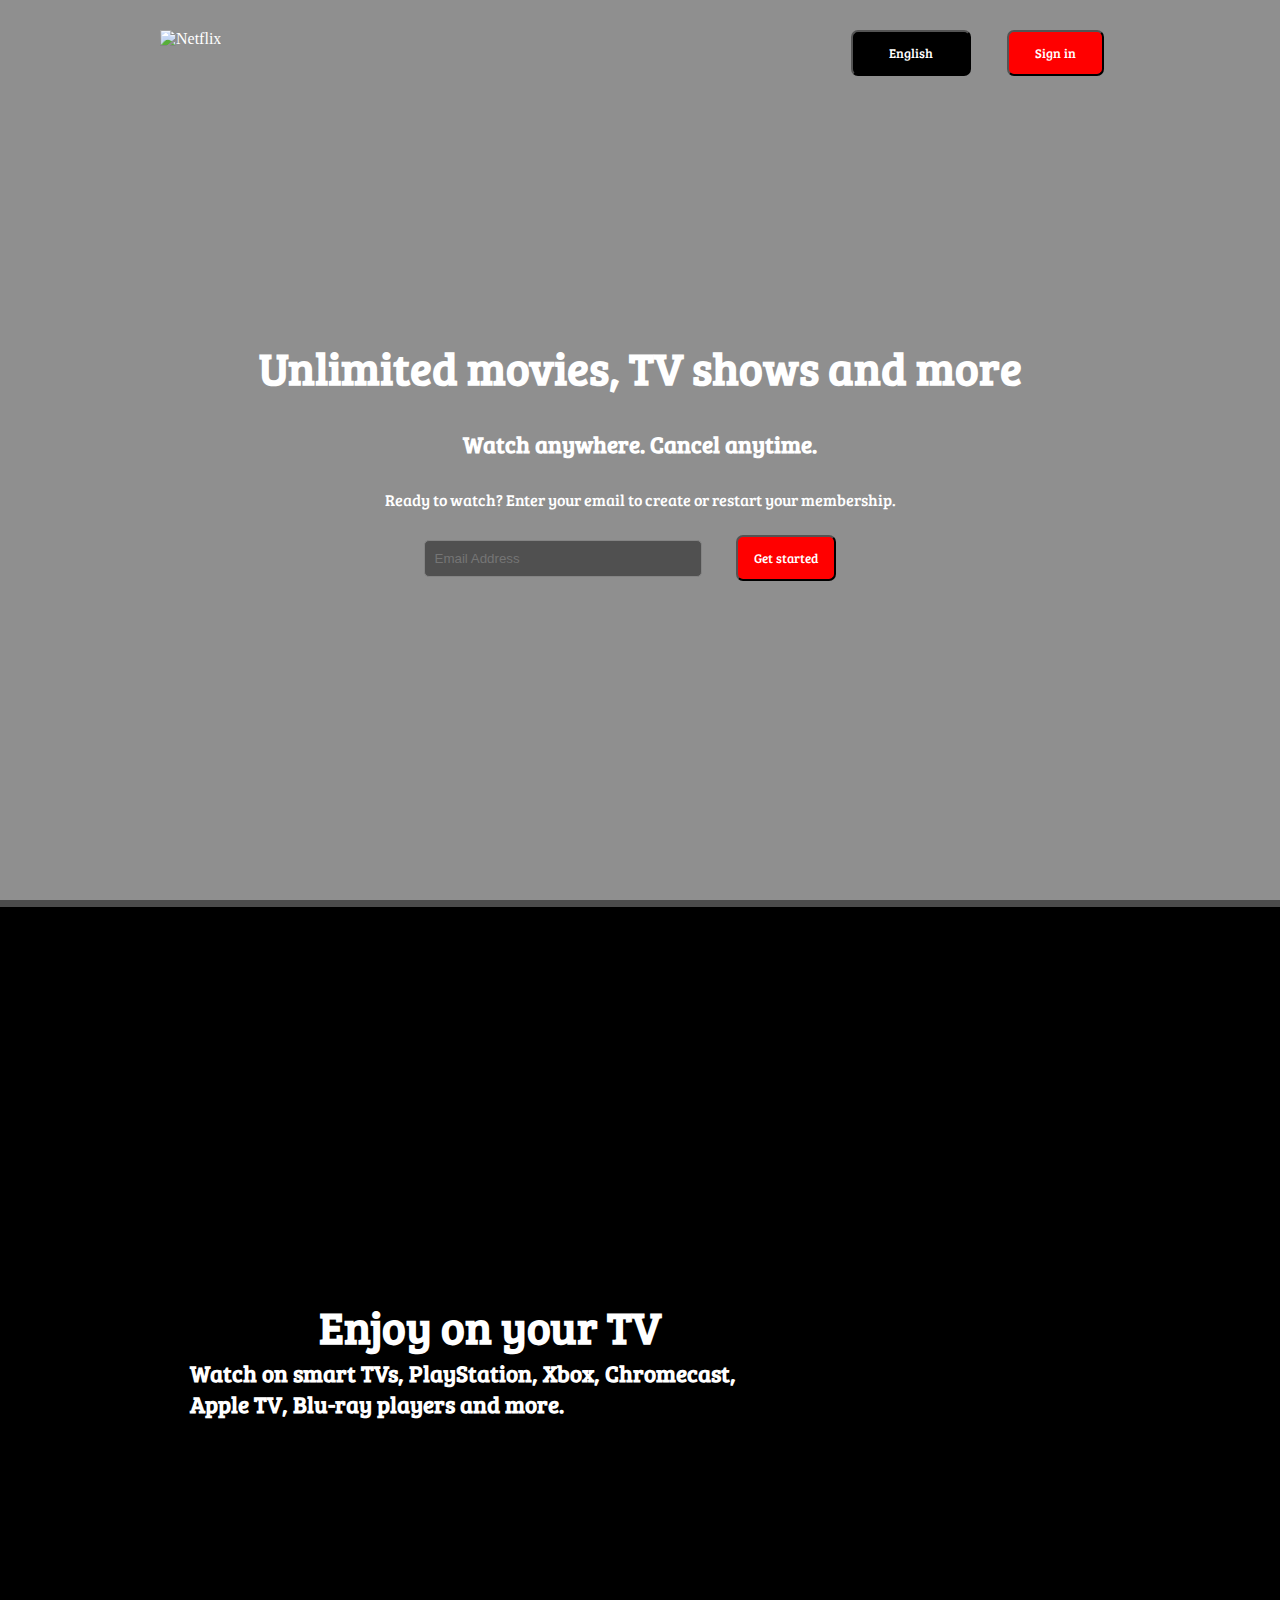
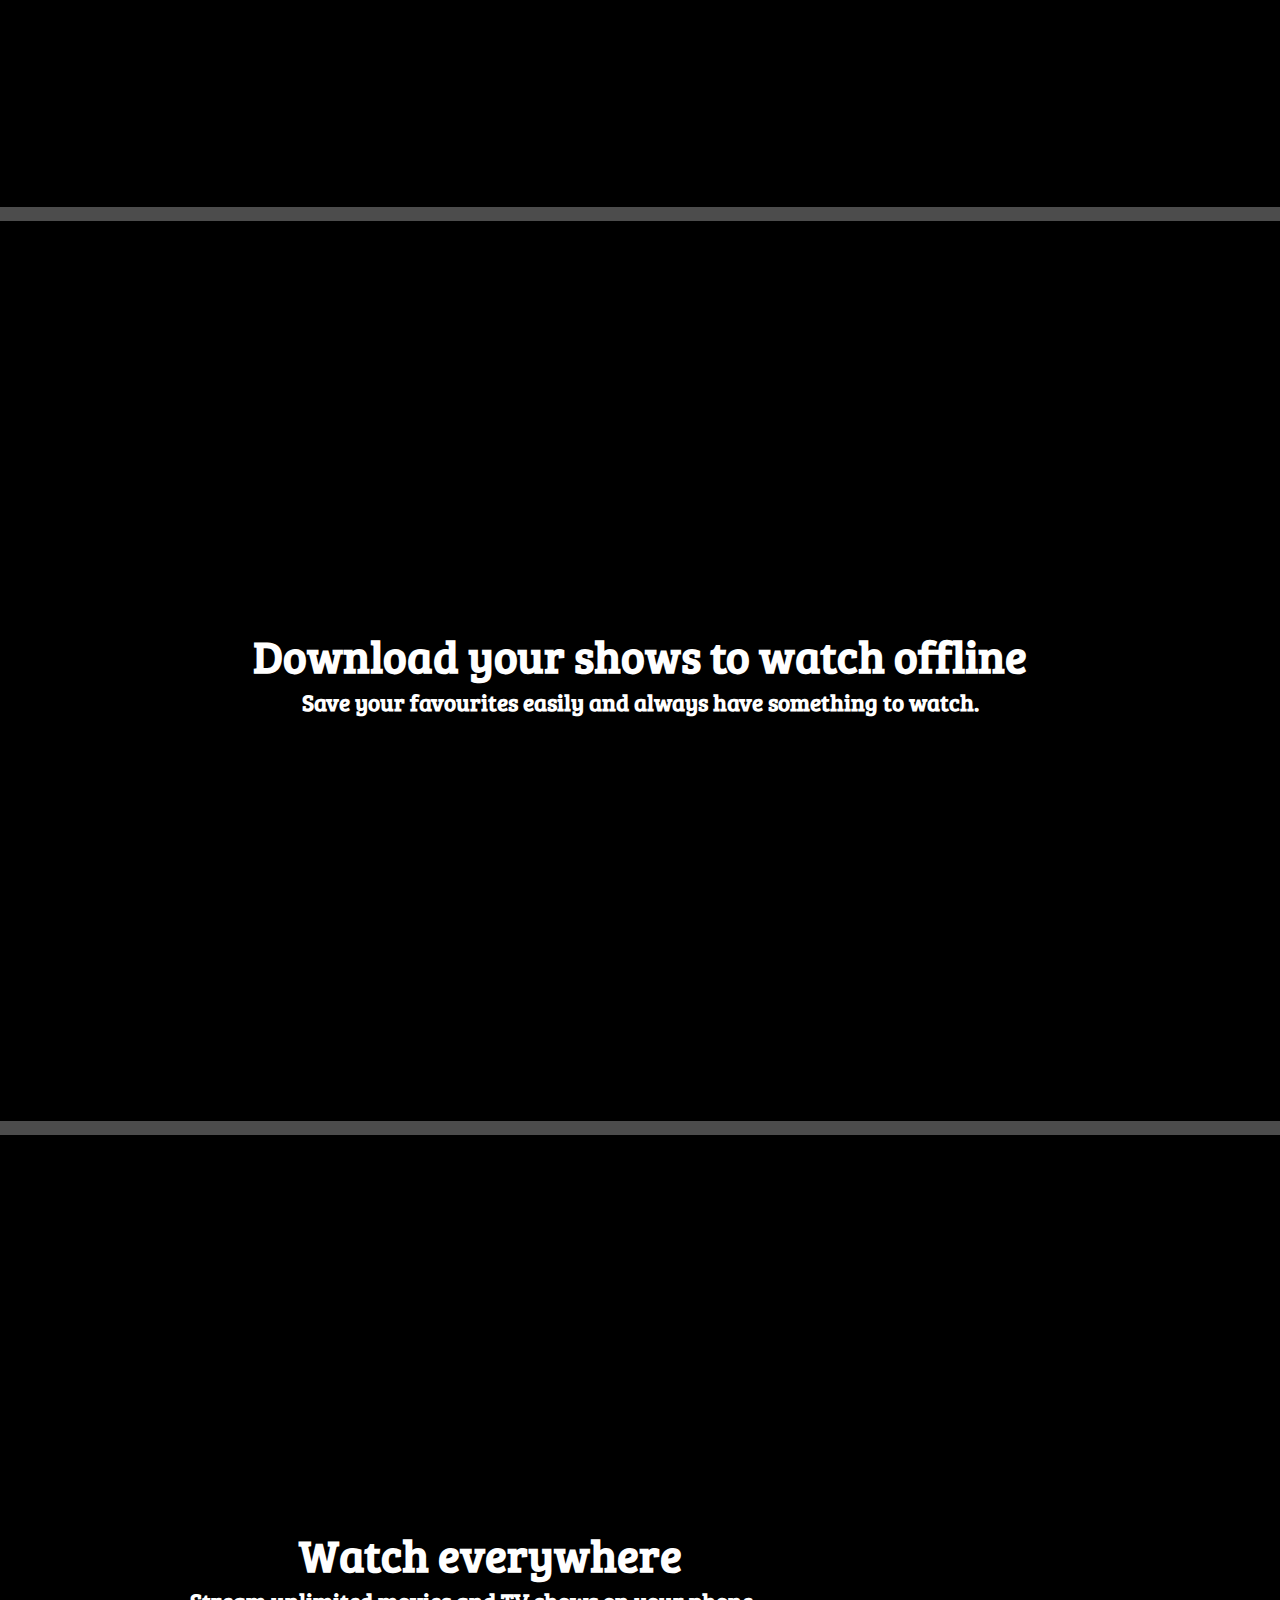
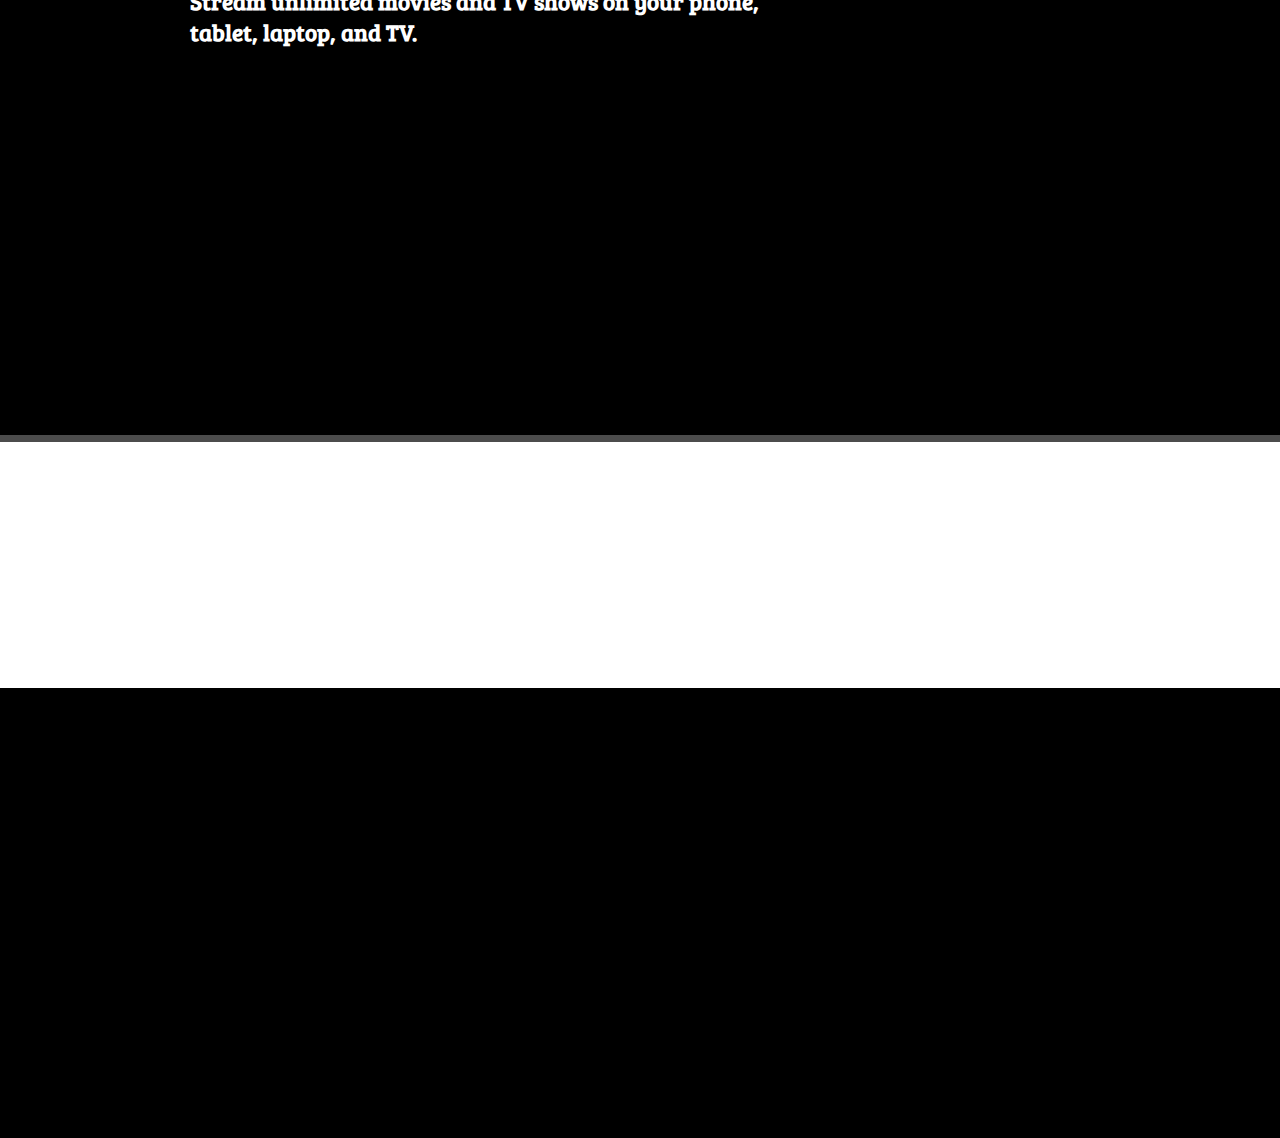
==== Netflix clone/index.html @ 136fb7fc "still working" ====
<!DOCTYPE html>
<html lang="en">

<head>
    <meta charset="UTF-8">
    <meta name="viewport" content="width=device-width, initial-scale=1.0">
    <title>Netflix</title>
    <link rel="stylesheet" href="style.css">
    <link rel="preconnect" href="https://fonts.googleapis.com">
    <link rel="preconnect" href="https://fonts.gstatic.com" crossorigin>
    <link
        href="https://fonts.googleapis.com/css2?family=Balsamiq+Sans:ital,wght@0,400;0,700;1,400;1,700&family=Bree+Serif&display=swap"
        rel="stylesheet">
</head>

<body>
    <div class="main">

        <div class="box">
            <nav>
                <span><img src="assets/images/logo.svg" alt="Netflix"></span>
                <div><button id="english">English</button>
                    <button id="signin">Sign in</button>
                </div>
            </nav>
            <div class="content">
                <h1 class="h-primary center">
                    Unlimited movies, TV shows and more</h1>
                <h3 class="h-secondary center">
                    Watch anywhere. Cancel anytime.</h3>
                <p>Ready to watch? Enter your email to create or restart your membership.</p>
                <div class="contentinput"><input type="email" name="email" id="email" placeholder="Email Address">
                    <button id="getstarted">Get started</button>
                </div>
            </div>
        </div>
    </div>
    <div class="content-2">
        <div class="content-2-text ">
            <h1 class="h-primary center">Enjoy on your TV</h1>
            <h3 class="h-secondary center">
                Watch on smart TVs, PlayStation, Xbox, Chromecast, Apple TV, Blu-ray players and more.</h3>
        </div>
        <div class="content-2-image">
            <img src="assets/images/tv.png" alt="">
            <video src="assets/videos/video-tv-in-0819.m4v"></video>
        </div>
    </div>
    <div class="content-3">
        <div class="content-3-image">
            <img src="assets/images/mobile-0819.jpg" alt="">
            <!-- <video src="assets/videos/video-tv-in-0819.m4v"></video> -->
        </div>
        <div class="content-3-text ">
            <h1 class="h-primary center">Download your shows to watch offline</h1>
            <h3 class="h-secondary center">
                Save your favourites easily and always have something to watch.</h3>
        </div>
    </div>
    <div class="content-4">
        <div class="content-4-text ">
            <h1 class="h-primary center">Watch everywhere</h1>
            <h3 class="h-secondary center">
                Stream unlimited movies and TV shows on your phone, tablet, laptop, and TV.</h3>
        </div>
        <div class="content-4-image">
            <img src="assets/images/device-pile-in.png" alt="">
            <video src="assets/videos/video-devices-in.m4v"></video>
        </div>
    </div>
    <div class="content-5">
        <div class="content-5-text ">
            <h1 class="h-primary center">Create profiles for kids</h1>
            <h3 class="h-secondary center">
                Send children on adventures with their favourite characters in a space made just for them—free with your
                membership.</h3>
        </div>
        <div class="content-5-image">
            <img src="assets/images/tv.png" alt="">
            <video src="assets/videos/video-tv-in-0819.m4v"></video>
        </div>
    </div>
    <div class="content-6">
        
    </div>

</body>

</html>
---- Netflix clone/style.css ----
* {
    margin: 0px;
    padding: 0px;
    color: white;
    .bree-serif-regular {
        font-family: "Bree Serif", serif;
        font-weight: 400;
        font-style: normal;
      }
      

}

.main {
    background-image: url(assets/images/bg1.jpg);

    background-size: cover;

    background-repeat: no-repeat;
    height: 100vh;
    width: 100vw;
    position: relative;

    display: flex;

}

.main .box {

    position: absolute;
    background-color: rgba(0, 0, 0, 0.44);

    height: 100%;
    width: 100%;



}

nav {
    display: flex;
    justify-content: space-between;
    width: 75vw;
    margin: 20px auto;

    margin-top: 30px;
}

nav img,
nav button {
    position: relative;
    z-index: 10;
}

nav img {
    width: 130px;
}

.content {
    position: absolute;
    margin: auto;
    width: 100%;
    height: 80%;
    display: flex;
    flex-direction: column;
    justify-content: center;
    align-items: center;
    font-family: "Bree Serif", serif;
}

.content input {
    background-color: rgba(0, 0, 0, 0.44);
    margin: 5px 5px;
    padding: 10px 10px;
    border-radius: 5px;
    width: 20vw;
    border: 0.5px solid rgb(132, 132, 132);
}


#english {
    margin: 0px 16px;
    padding: 12px 36px;
    border-radius: 7px;
    background-color: black;
    color: white;
    font-family: "Bree Serif", serif;
}

#signin {
    margin: 0px 16px;
    padding: 12px 26px;
    border-radius: 7px;
    background-color: red;
    color: white;
    font-family: "Bree Serif", serif;
}

#getstarted {
    margin: 10px 26px;
    padding: 12px 16px;
    border-radius: 7px;
    background-color: red;
    color: white;
    font-family: "Bree Serif", serif;

}

.h-primary {
    color: white;
    font-size: 45px;
    font-weight: bolder;
    font-family: Georgia, 'Times New Roman', Times, serif;
    font-family: "Bree Serif", serif;
}


.h-secondary {
    color: white;
    font-size: 23px;
    font-family: Georgia, 'Times New Roman', Times, serif;
    font-family: "Bree Serif", serif;
}

.centre {
    text-align: center;
}

.content h1,
.content h3,
.content p {
    margin: 15px;

}

.gerybar {
    width: 100vw;
    height: 20px;
    background-color: rgb(94, 94, 94);
}

.content-2 {
    width: 100vw;
    height: 100vh;
    display: flex;


    justify-content: center;
    background-color: black;
    border-top: 7px solid rgb(76, 76, 76);
    border-bottom: 7px solid rgb(76, 76, 76);
}

.content-2-text {
    text-align: left;
    padding: 190px;
    font-family: "Bree Serif", serif;
    display: flex;
    flex-direction: column;
    justify-content: center;
    align-items: center;
    font-family: "Bree Serif", serif;
}

.content-2-image {
    width: auto;
    display: flex;
    flex-direction: column;
    align-items: center;
    justify-content: center;
}
.content-3 {
    width: 100vw;
    height: 100vh;
    display: flex;


    justify-content: center;
    background-color: black;
    border-top: 7px solid rgb(76, 76, 76);
    border-bottom: 7px solid rgb(76, 76, 76);
}
.content-3-image {
    width: auto;
    display: flex;
    flex-direction: column;
    align-items: center;
    justify-content: center;
}
.content-3-text {
    text-align: left;
    padding: 190px;
    font-family: "Bree Serif", serif;
    display: flex;
    flex-direction: column;
    justify-content: center;
    align-items: center;
}
.content-4 {
    width: 100vw;
    height: 100vh;
    display: flex;

    justify-content: center;
    background-color: black;
    border-top: 7px solid rgb(76, 76, 76);
    border-bottom: 7px solid rgb(76, 76, 76);
}
.content-4-image {
    width: auto;
    display: flex;
    flex-direction: column;
    align-items: center;
    justify-content: center;
}
.content-4-text {
    text-align: left;
    padding: 190px;
    font-family: "Bree Serif", serif;
    display: flex;
    flex-direction: column;
    justify-content: center;
    align-items: center;
}
.content-6{
    display: flex;
    width:100vw;
    height:50vh;
    background-color: black;
}
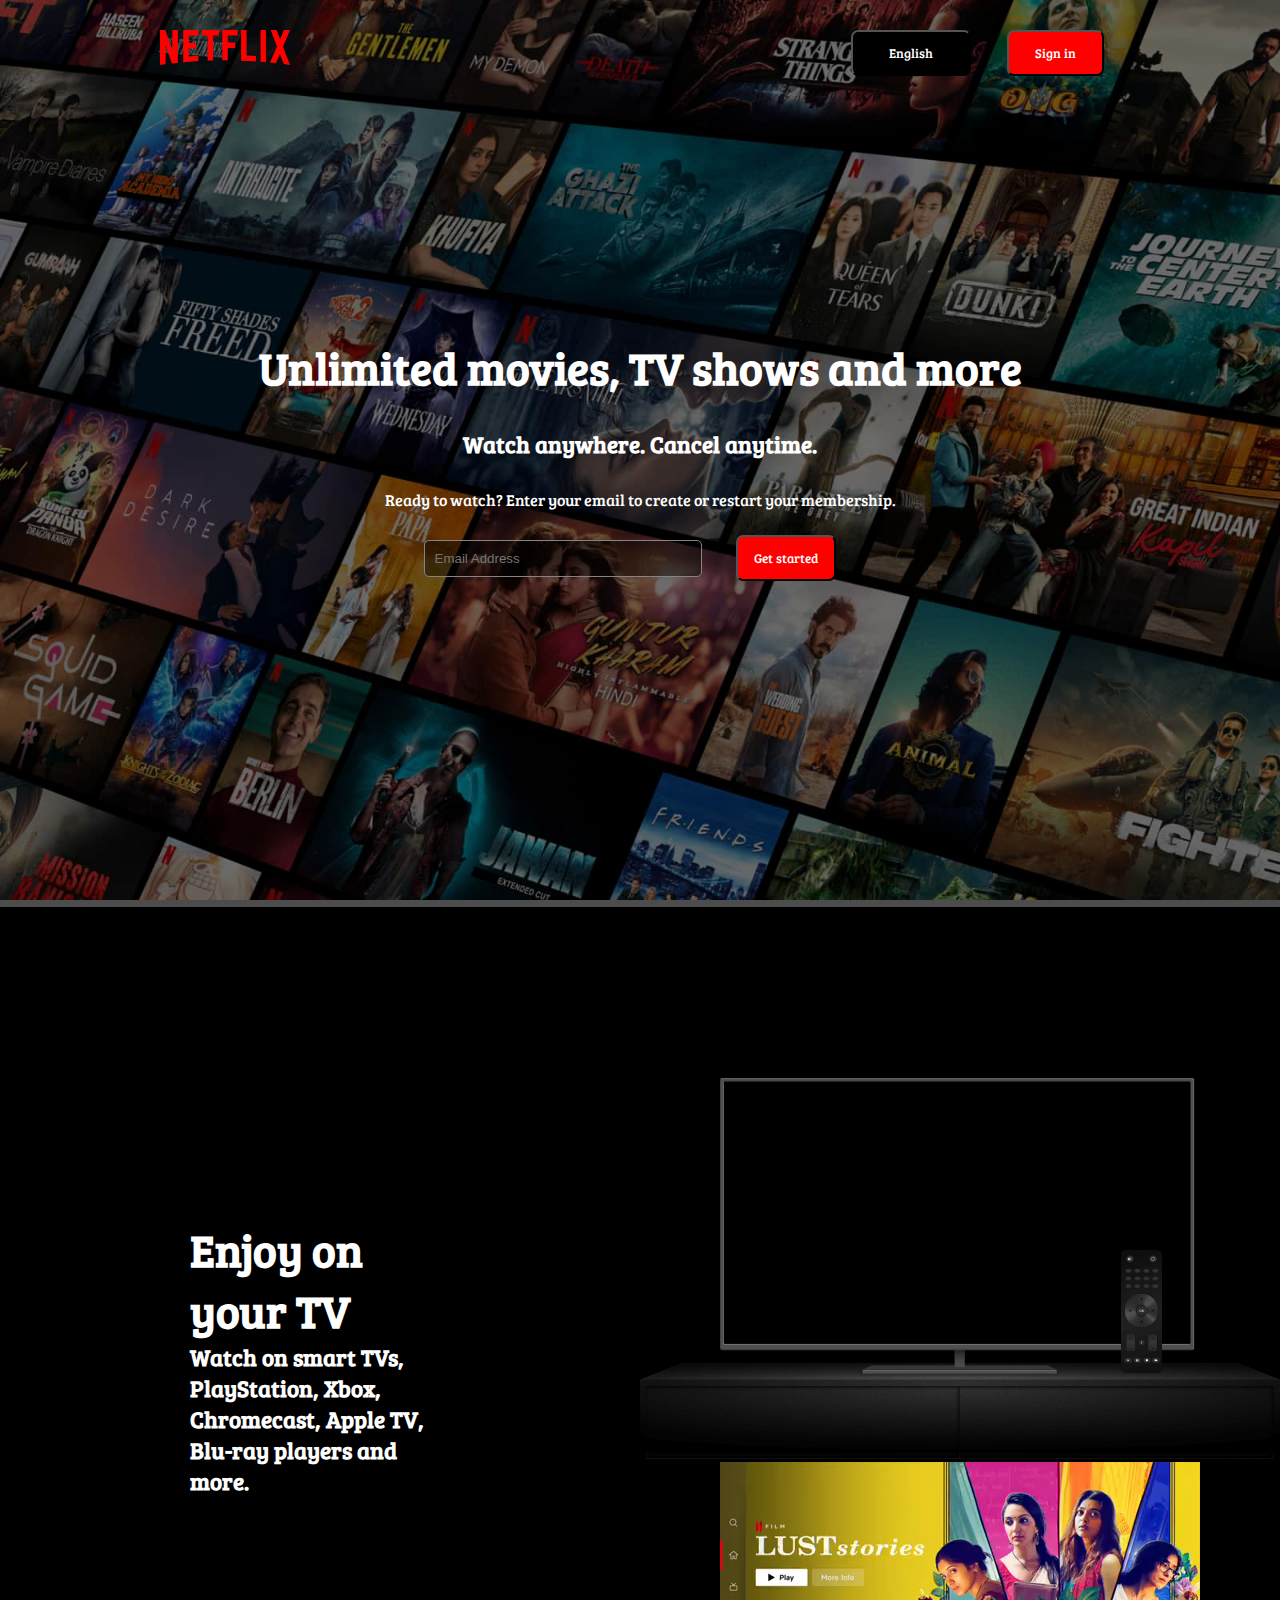
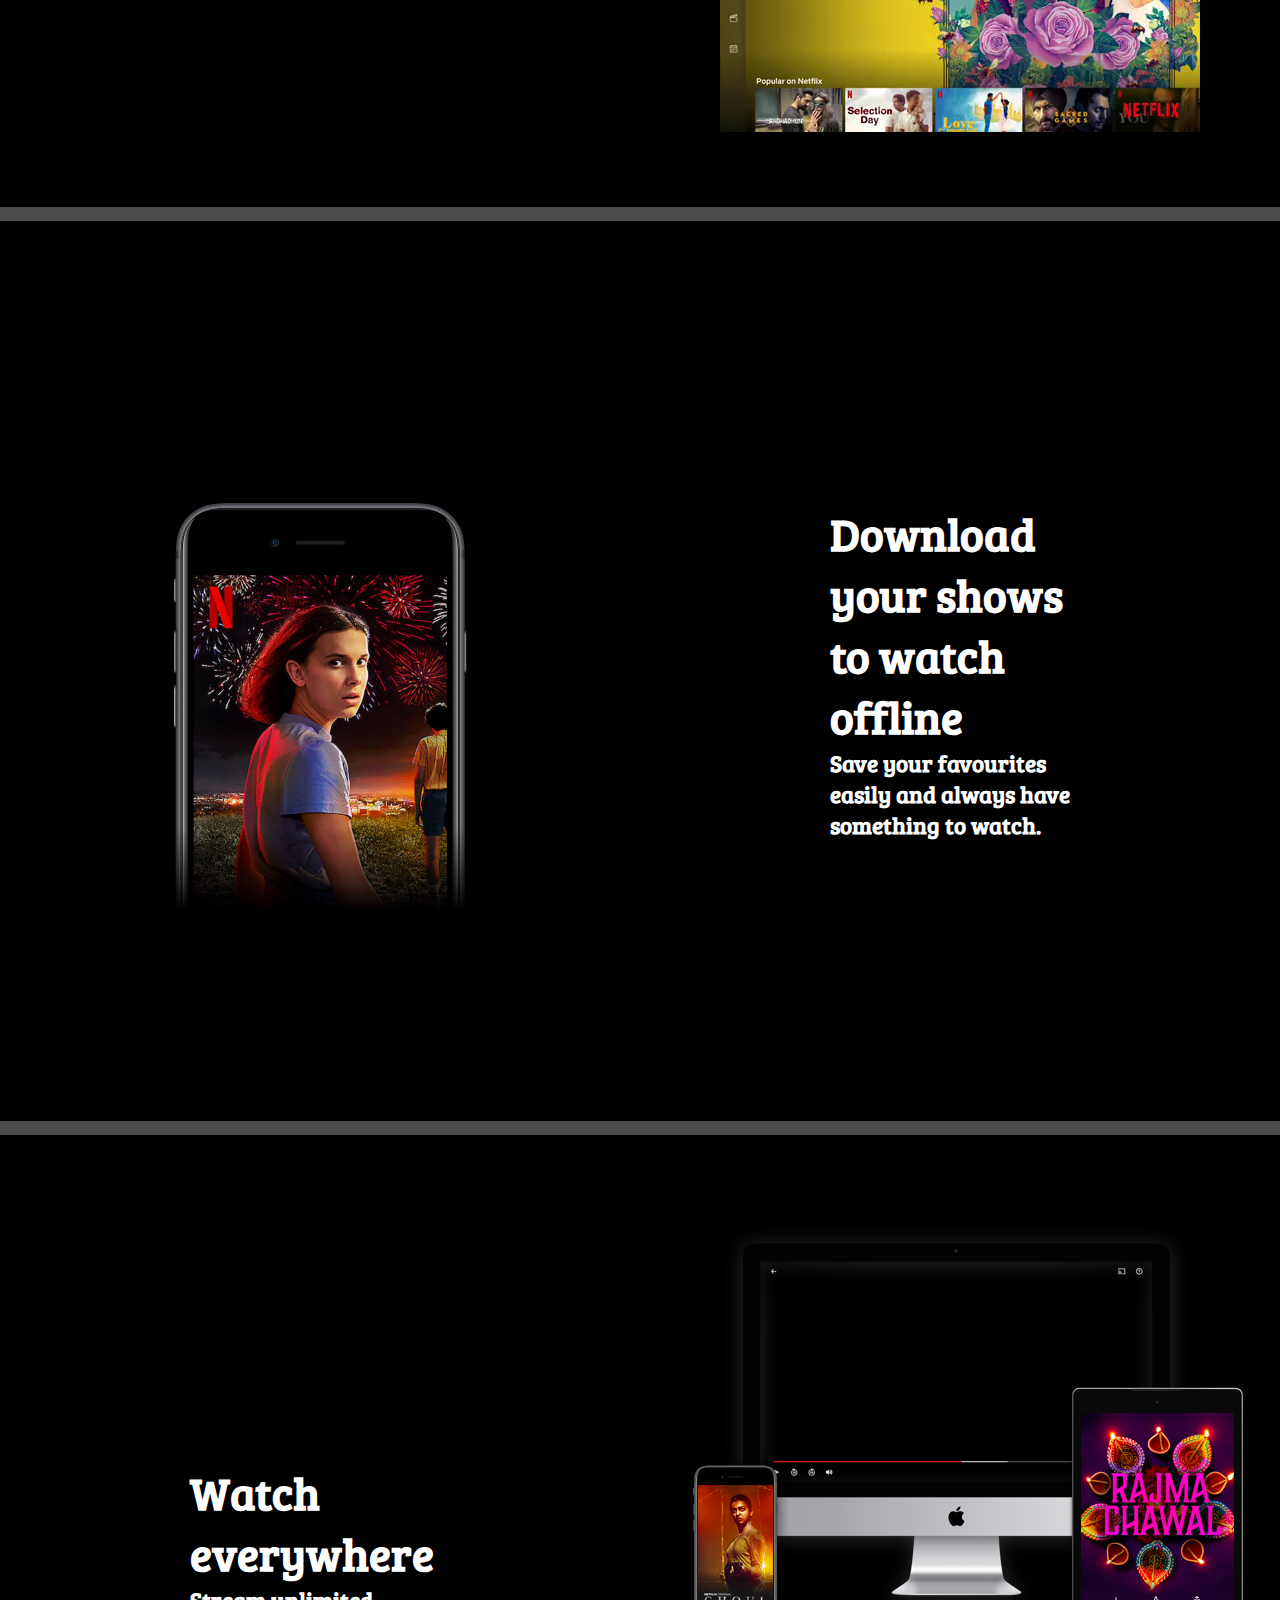
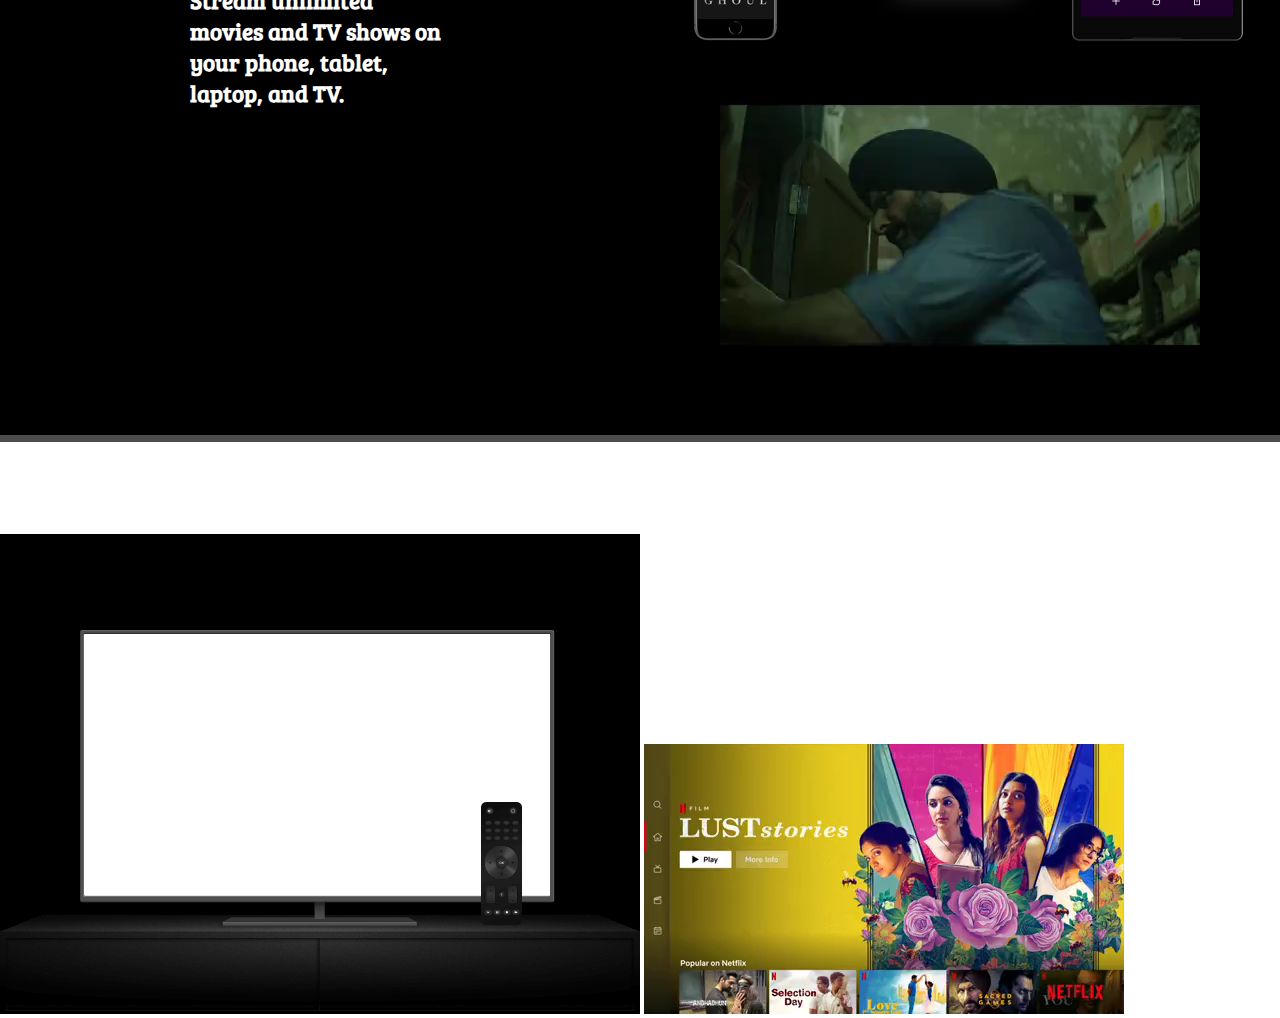
==== commit 0715f02f: "Add files via upload" ====
--- a/Netflix clone/index.html
+++ b/Netflix clone/index.html
@@ -79,11 +79,6 @@
             <img src="assets/images/tv.png" alt="">
             <video src="assets/videos/video-tv-in-0819.m4v"></video>
         </div>
-    </div>
-    <div class="content-6">
-        
-    </div>
-
-</body>
+        </div4 </body>
 
 </html>--- a/Netflix clone/style.css
+++ b/Netflix clone/style.css
@@ -221,10 +221,4 @@
     flex-direction: column;
     justify-content: center;
     align-items: center;
-}
-.content-6{
-    display: flex;
-    width:100vw;
-    height:50vh;
-    background-color: black;
 }